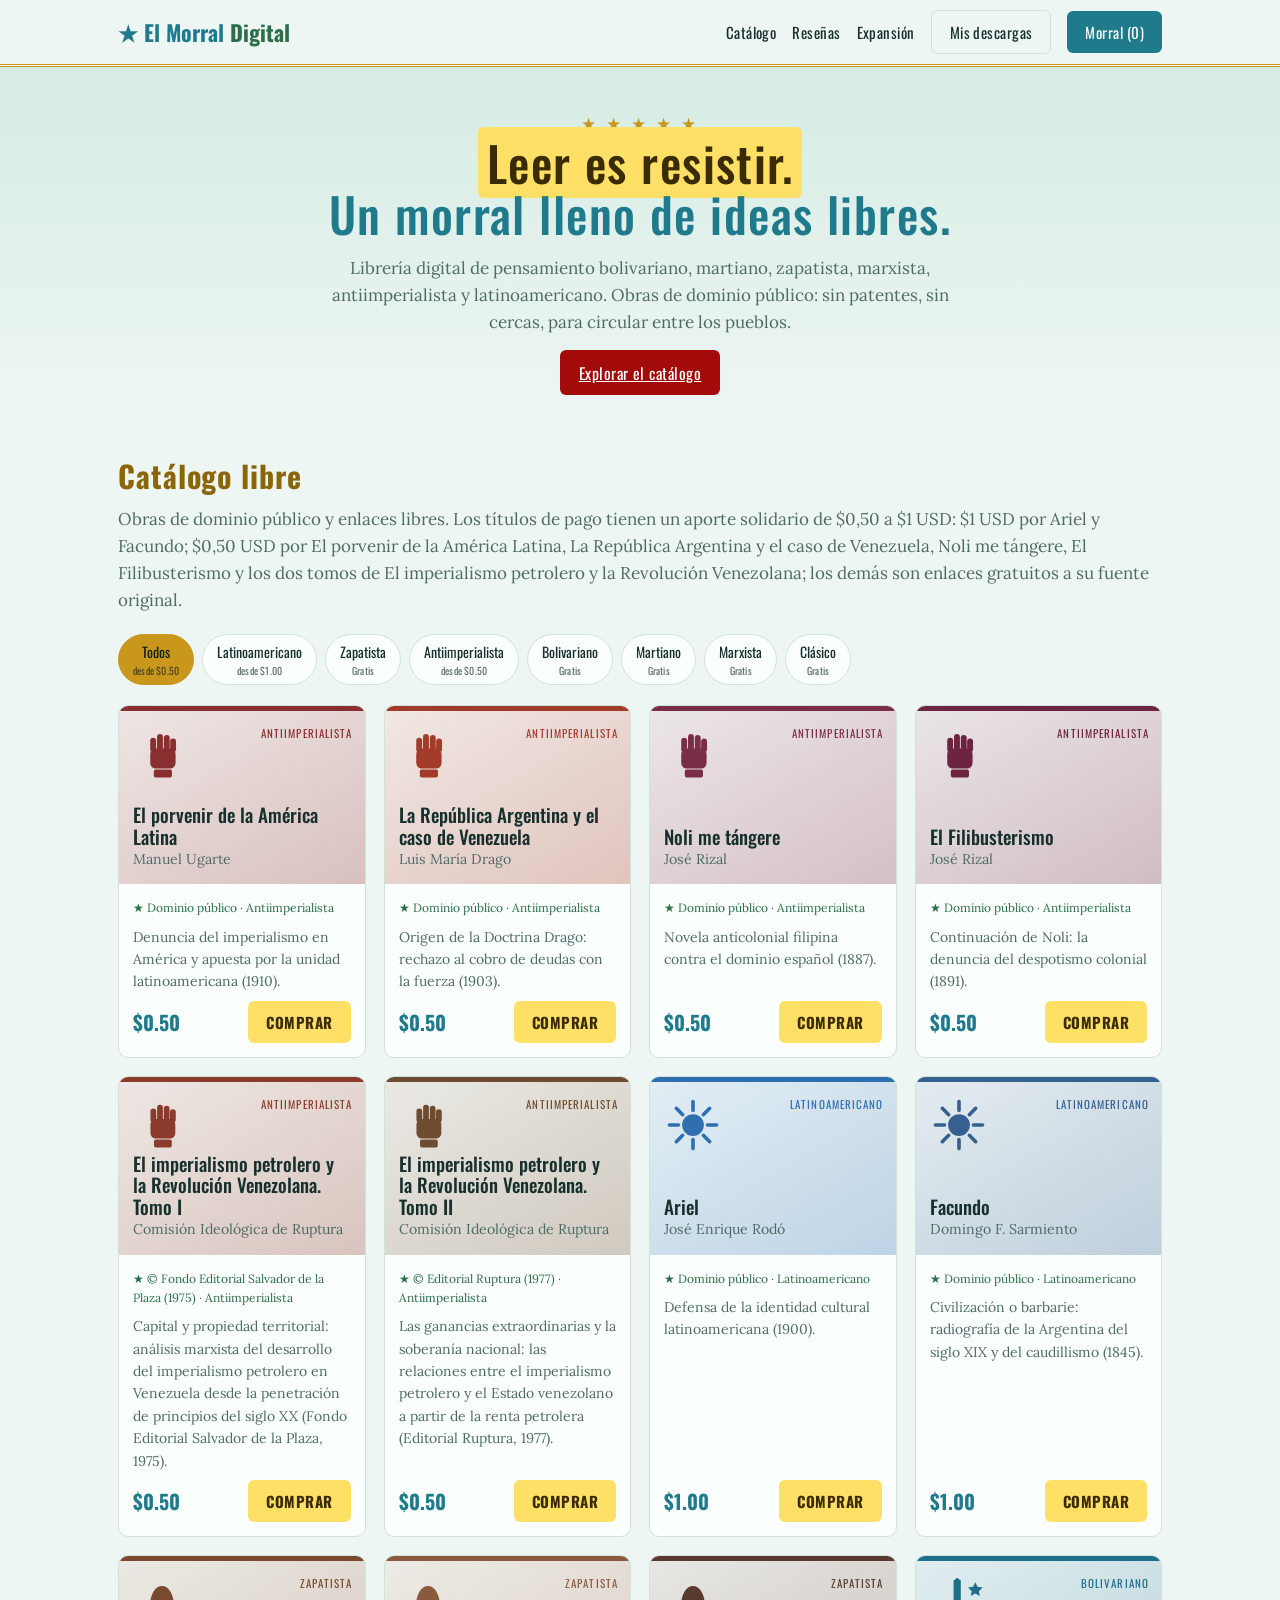
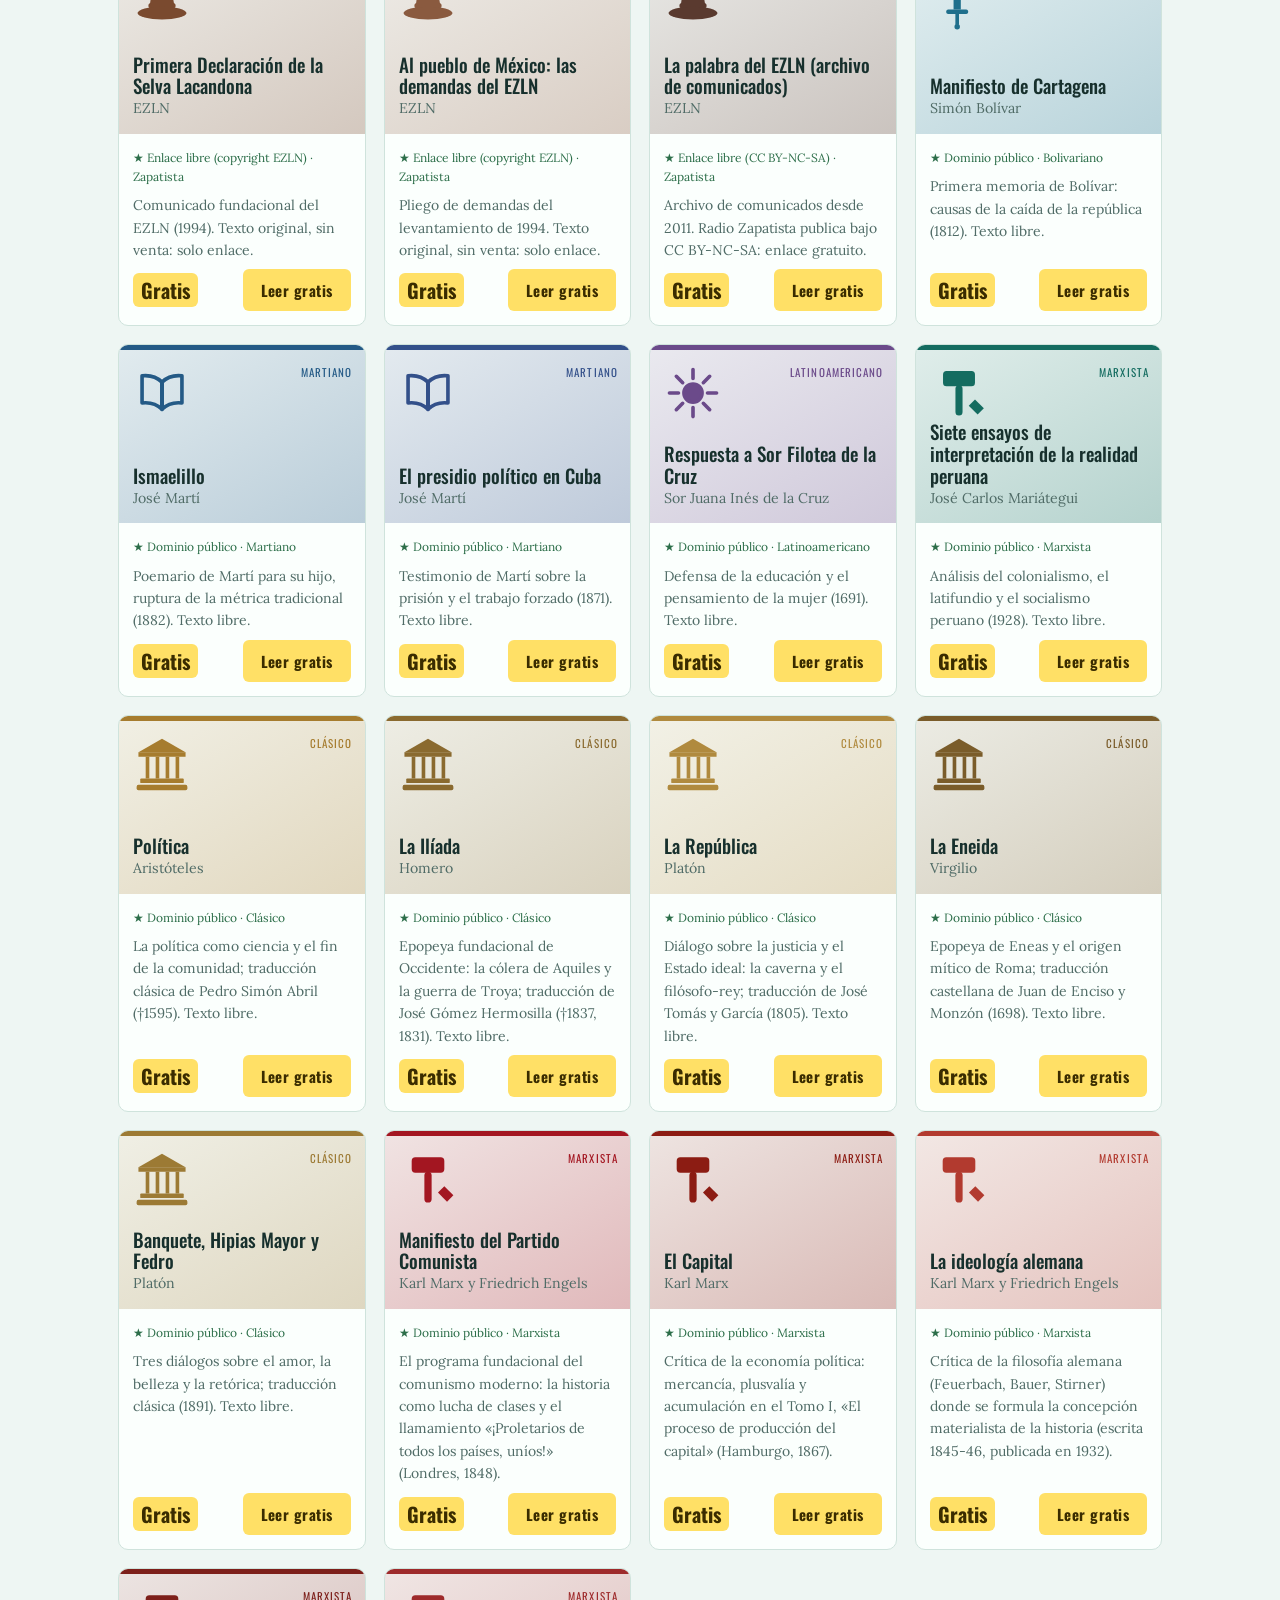
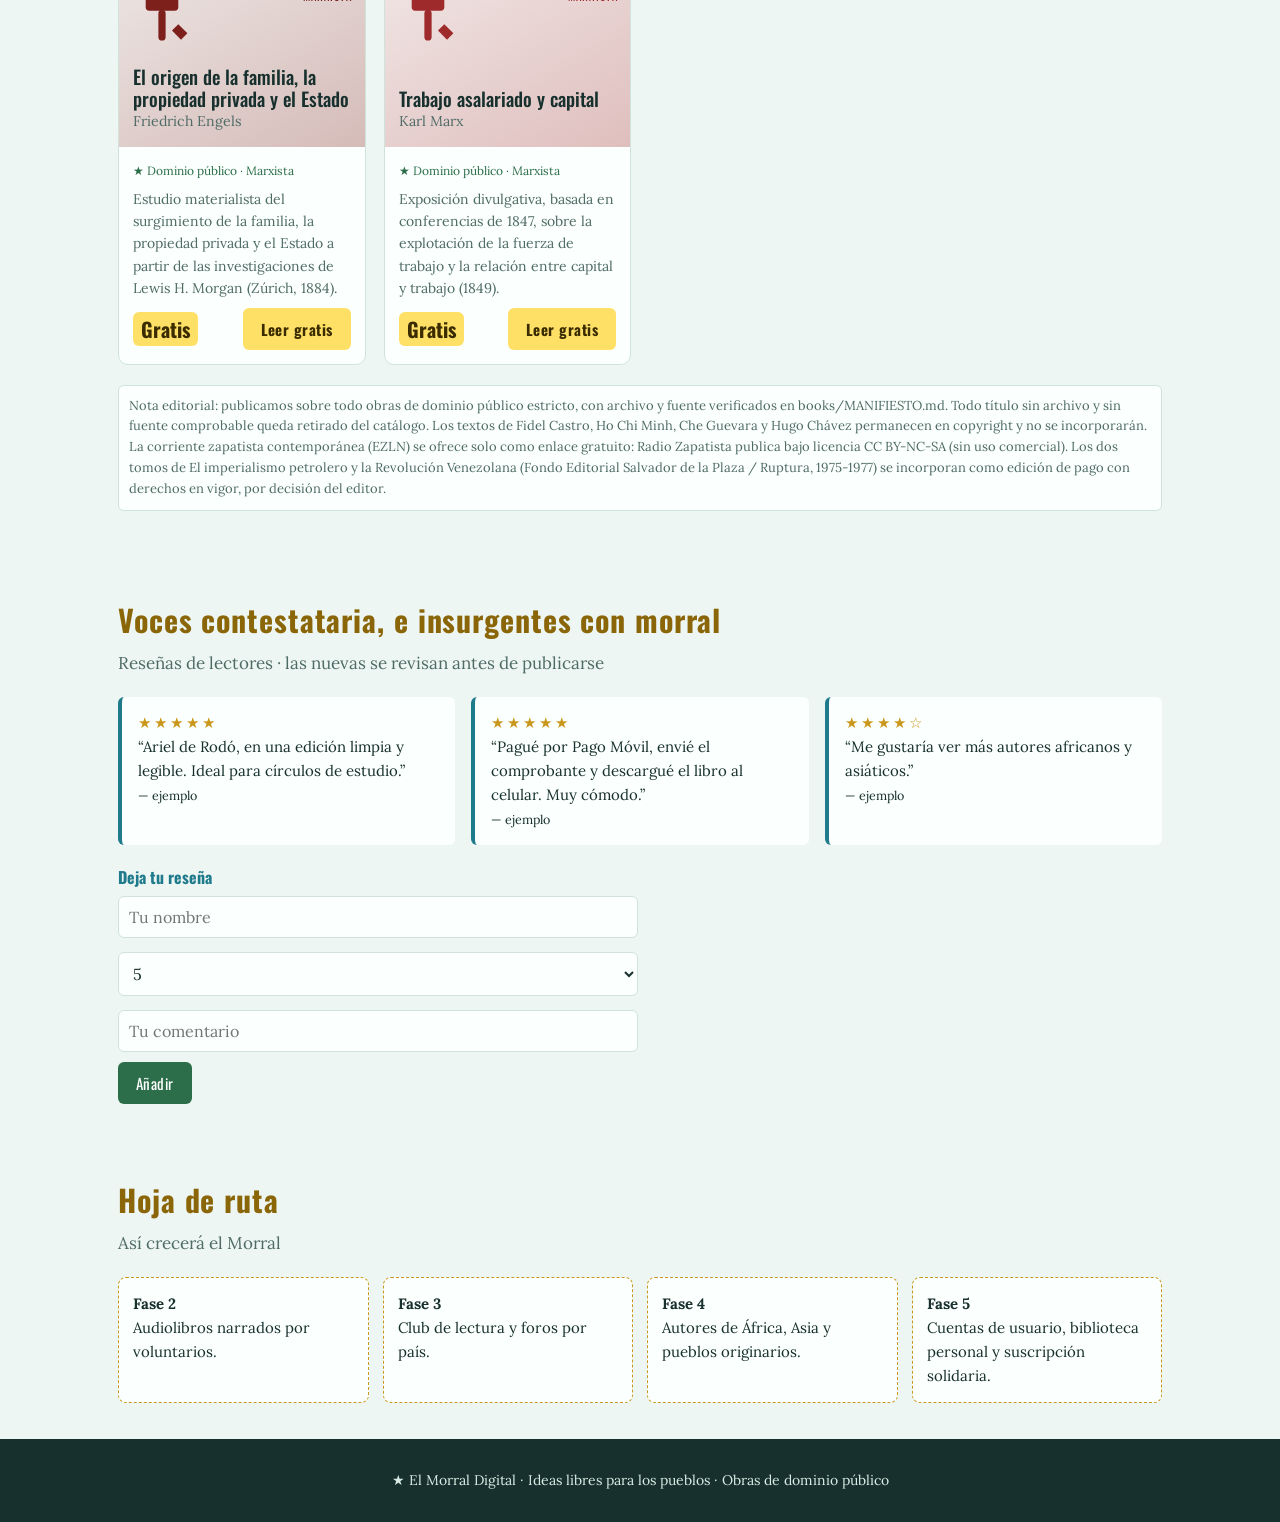
==== index.html @ 69a787d1 "pago: corregir mensaje WhatsApp al pulsar 'Ya pagué' para Pago Móvil/Cripto - done(): el botón 'Envi" ====
<!DOCTYPE html>
<html lang="es"><head><meta charset="utf-8">
<meta name="viewport" content="width=device-width, initial-scale=1, viewport-fit=cover">
<meta name="referrer" content="no-referrer">
<title>El Morral Digital — Libros libres para los pueblos</title>
<link href="https://fonts.googleapis.com/css2?family=Lora:wght@400;600&family=Oswald:wght@500;700&display=swap" rel="stylesheet" referrerpolicy="no-referrer">
<link rel="stylesheet" href="assets/css/styles.css?v=35"></head><body>
<header><div class="wrap"><a class="logo" href="#" id="brand">★ El Morral <span>Digital</span></a>
<nav><a id="nav-catalogo" href="#catalogo">Catálogo</a><a id="nav-resenas" href="#resenas">Reseñas</a><a id="nav-expansion" href="#expansion">Expansión</a>
<button class="btn ghost" onclick="openClaim()">Mis descargas</button>
<button class="btn" onclick="openCart()">Morral (<span id="cnt">0</span>)</button></nav></div></header>

<div class="hero"><div class="wrap">
<div class="stars">★ ★ ★ ★ ★</div>
<h1 id="hero-title">Leer es resistir.<br>Un morral lleno de ideas libres.</h1>
<p id="hero-intro">Librería digital de pensamiento bolivariano, martiano, zapatista, marxista, antiimperialista y latinoamericano. Obras de dominio público: sin patentes, sin cercas, para circular entre los pueblos.</p>
<a class="btn hero-cta" href="#catalogo">Explorar el catálogo</a></div></div>

<section id="catalogo"><div class="wrap">
<h2 id="cat-title">Catálogo libre</h2><p class="sub" id="cat-sub">Obras de dominio público y enlaces libres. Seis títulos se sostienen con un aporte solidario: $1,50 USD por Ariel y Facundo, y $1 USD por El porvenir de la América Latina, La República Argentina y el caso de Venezuela, Noli me tángere y El Filibusterismo; los demás son enlaces gratuitos a su fuente original.</p>
<div class="filters" id="filters"></div><div class="grid" id="grid"></div>
<p class="note" id="cat-note" style="margin-top:20px">Nota editorial: solo publicamos obras de dominio público estricto, con archivo y fuente verificados en <b>books/MANIFIESTO.md</b>. Todo título sin archivo y sin fuente comprobable queda retirado del catálogo. Los textos de Fidel Castro, Ho Chi Minh, Che Guevara y Hugo Chávez permanecen en copyright y no se incorporarán. La corriente zapatista contemporánea (EZLN) se ofrece solo como enlace gratuito: Radio Zapatista publica bajo licencia CC BY-NC-SA (sin uso comercial).</p>
</div></section>

<section id="resenas"><div class="wrap"><h2 id="rev-title">Voces contestataria, e insurgentes con morral</h2><p class="sub" id="rev-sub">Reseñas de lectores · las nuevas se revisan antes de publicarse</p>
<div class="rev">
<div class="q"><span class="stars">★★★★★</span><br>“Ariel de Rodó, en una edición limpia y legible. Ideal para círculos de estudio.” <br><small>— ejemplo</small></div>
<div class="q"><span class="stars">★★★★★</span><br>“Pagué por Pago Móvil, envié el comprobante y descargué el libro al celular. Muy cómodo.” <br><small>— ejemplo</small></div>
<div class="q"><span class="stars">★★★★☆</span><br>“Me gustaría ver más autores africanos y asiáticos.” <br><small>— ejemplo</small></div>
</div>
<form onsubmit="addRev(event)" style="margin-top:20px;max-width:520px"><b class="logo" style="font-size:16px">Deja tu reseña</b>
<input id="rn" placeholder="Tu nombre" required><select id="rs"><option>5</option><option>4</option><option>3</option><option>2</option><option>1</option></select>
<input id="rt" placeholder="Tu comentario" required><button class="btn alt">Añadir</button></form>
</div></section>

<section id="expansion"><div class="wrap"><h2 id="exp-title">Hoja de ruta</h2><p class="sub" id="exp-sub">Así crecerá el Morral</p>
<div class="road"><div><b>Fase 2</b><br>Audiolibros narrados por voluntarios.</div>
<div><b>Fase 3</b><br>Club de lectura y foros por país.</div>
<div><b>Fase 4</b><br>Autores de África, Asia y pueblos originarios.</div>
<div><b>Fase 5</b><br>Cuentas de usuario, biblioteca personal y suscripción solidaria.</div></div></div></section>

<footer><div class="wrap" id="foot">★ El Morral Digital · Ideas libres para los pueblos · Obras de dominio público</div></footer>

<div class="over" id="cart" onclick="if(event.target===this)closeAll()"><div class="panel">
<div class="row"><h2 id="morral-title">Tu morral</h2><button class="btn ghost" onclick="closeAll()">Cerrar</button></div>
<div id="items"></div><div class="row" style="margin:16px 0"><b>Total</b><span class="price" id="tot">$0.00</span></div>
<button class="btn alt" style="width:100%" onclick="checkout()">Ir a pagar</button></div></div>

<div class="over" id="pay" onclick="if(event.target===this)closeAll()"><div class="panel modal" id="pm"></div></div>

<script src="assets/js/config.js?v=35"></script>
<script src="assets/js/data.js?v=35"></script>
<script src="assets/js/app.js?v=35"></script></body></html>
---- assets/css/styles.css ----
:root{--bg:#eef6f3;--card:#fbfffd;--ink:#17302d;--mut:#4f6b66;--red:#1f7a8c;--gold:#c9971b;--oro:#8a6608;--green:#2c6e49;--pollo:#ffe066;--sangre:#a30b0b;--line:#cfe3dc;box-sizing:border-box;padding-top:env(safe-area-inset-top,0px);padding-bottom:env(safe-area-inset-bottom,0px)}
@media(prefers-color-scheme:dark){:root:not([data-theme="light"]){--bg:#0f1f1e;--card:#162b29;--ink:#e4f3ee;--mut:#9bbdb5;--red:#2a9bb0;--gold:#e9c14d;--oro:#f2d071;--green:#7fcf9f;--pollo:#ffe27a;--sangre:#c62b2b;--line:#264240}}
:root[data-theme="dark"]{--bg:#0f1f1e;--card:#162b29;--ink:#e4f3ee;--mut:#9bbdb5;--red:#2a9bb0;--gold:#e9c14d;--oro:#f2d071;--green:#7fcf9f;--pollo:#ffe27a;--sangre:#c62b2b;--line:#264240}
*{box-sizing:border-box}html{scroll-padding-top:env(safe-area-inset-top,0px);scroll-behavior:smooth}
body{margin:0;background:var(--bg);color:var(--ink);font:17px/1.6 Lora,Georgia,serif}
h1,h2,h3,.btn,nav a{font-family:Oswald,Impact,sans-serif;letter-spacing:.03em}
.wrap{max-width:1080px;margin:auto;padding:0 18px}
header{position:sticky;top:env(safe-area-inset-top,0px);background:var(--bg);border-bottom:3px double var(--gold);z-index:5}
header .wrap{display:flex;align-items:center;justify-content:space-between;gap:10px;padding-top:10px;padding-bottom:10px}
.logo{font:700 22px Oswald,sans-serif;color:var(--red);text-decoration:none}.logo span{color:var(--green)}
nav{display:flex;gap:16px;align-items:center;flex-wrap:wrap}nav a{color:var(--ink);text-decoration:none;font-size:15px}
.btn{background:var(--red);color:#fff;border:0;border-radius:6px;padding:10px 18px;font-size:15px;cursor:pointer}
.btn.alt{background:var(--green)}.btn.ghost{background:none;color:var(--ink);border:1px solid var(--line)}
.btn.comprar{background:var(--pollo);color:#3a2c00;font-weight:700}
.btn.gratis{background:var(--pollo);color:#3a2c00;font-weight:700}
.btn.hero-cta{background:var(--sangre);font-size:calc(15px*1.05);padding:calc(10px*1.05) calc(18px*1.05)}
.hero{padding:44px 0 28px;text-align:center;background:linear-gradient(180deg,rgba(63,174,138,.14),transparent)}
.hero h1{font-weight:500;font-size:clamp(28px,5.5vw,48px);margin:0;line-height:1.05;color:var(--red)}
.hero h1 .resaltado{background:var(--pollo);color:#3a2c00;padding:0 .18em;border-radius:.12em;-webkit-box-decoration-break:clone;box-decoration-break:clone}
.hero p{max-width:640px;margin:16px auto 24px;color:var(--mut)}
.stars{color:var(--gold);letter-spacing:3px}
section{padding:36px 0}h2{font-size:30px;margin:0 0 6px;color:var(--oro)}
.sub{color:var(--mut);margin:0 0 20px}
.filters{display:flex;gap:8px;flex-wrap:wrap;margin-bottom:20px}
.chip{border:1px solid var(--line);background:var(--card);color:var(--ink);padding:6px 14px;border-radius:99px;cursor:pointer;font:14px Oswald,sans-serif}
.chip.on{background:var(--gold);color:#0f1f1e;border-color:var(--gold)}
.chip small{display:block;font-size:10px;opacity:.7;margin-top:1px;letter-spacing:.2px}
.grid{display:grid;grid-template-columns:repeat(auto-fill,minmax(230px,1fr));gap:18px}
.book{background:var(--card);border:1px solid var(--line);border-radius:10px;overflow:hidden;display:flex;flex-direction:column}
.cover{height:178px;padding:14px;color:var(--ink);position:relative;overflow:hidden;display:flex;flex-direction:column;justify-content:flex-end;font-family:Oswald,sans-serif}
.cover b{font-size:19px;font-weight:500;line-height:1.15}.cover small{color:var(--mut);font-family:Lora,serif}.ic{width:58px;height:58px;color:var(--c);margin-bottom:auto}.cb{position:absolute;top:14px;right:12px;font:11px Oswald,sans-serif;letter-spacing:.1em;text-transform:uppercase;color:var(--c)}
.bb{padding:14px;display:flex;flex-direction:column;gap:8px;flex:1}.bb p{margin:0;font-size:14px;color:var(--mut);flex:1}
.row{display:flex;justify-content:space-between;align-items:center}.price{font:700 20px Oswald,sans-serif;color:var(--red)}
.price.gratis{background:var(--pollo);color:#3a2c00;padding:2px 8px;border-radius:6px}
.tag{font-size:12px;color:var(--green)}
.rev{display:grid;grid-template-columns:repeat(auto-fit,minmax(250px,1fr));gap:16px}
.q{background:var(--card);border-left:4px solid var(--red);padding:14px 16px;border-radius:6px;font-size:15px}
.road{display:grid;grid-template-columns:repeat(auto-fit,minmax(220px,1fr));gap:14px}
.road div{background:var(--card);border:1px dashed var(--gold);padding:14px;border-radius:8px;font-size:15px}
footer{background:#17302d;color:#d8ece5;padding:30px 0;font-size:14px;text-align:center}
.over{position:fixed;inset:0;background:rgba(0,0,0,.55);display:none;z-index:20;justify-content:flex-end}.over.show{display:flex}
.panel{background:var(--bg);width:min(440px,100%);height:100%;overflow:auto;padding:20px;padding-top:calc(20px + env(safe-area-inset-top,0px))}
.modal{margin:auto;width:min(480px,94%);height:auto;max-height:92%;border-radius:12px}
.item{display:flex;justify-content:space-between;gap:8px;padding:8px 0;border-bottom:1px solid var(--line);font-size:15px}
input,select{width:100%;padding:10px;margin:4px 0 10px;border:1px solid var(--line);border-radius:6px;background:var(--card);color:var(--ink);font:16px Lora,serif}
.tabs{display:flex;gap:6px;flex-wrap:wrap;margin-bottom:12px}
.note{font-size:13px;color:var(--mut);background:var(--card);padding:10px;border-radius:6px;border:1px solid var(--line)}
.pm-data{display:flex;flex-direction:column;gap:6px;margin:10px 0}
.pm-row{display:flex;align-items:center;gap:8px;background:var(--card);border:1px solid var(--line);border-radius:6px;padding:8px 10px;font-size:15px}
.pm-row span{color:var(--mut);flex:0 0 82px}
.pm-row b{flex:1;word-break:break-word}
.btn.cpy{padding:4px 10px;font-size:12px;line-height:1}
.btn.wa{background:#25d366;color:#08301a;font-weight:700;margin-top:10px}
.pm-qr{display:block;margin:10px auto;max-width:190px;width:100%;border-radius:8px;border:1px solid var(--line);background:#fff;padding:8px}
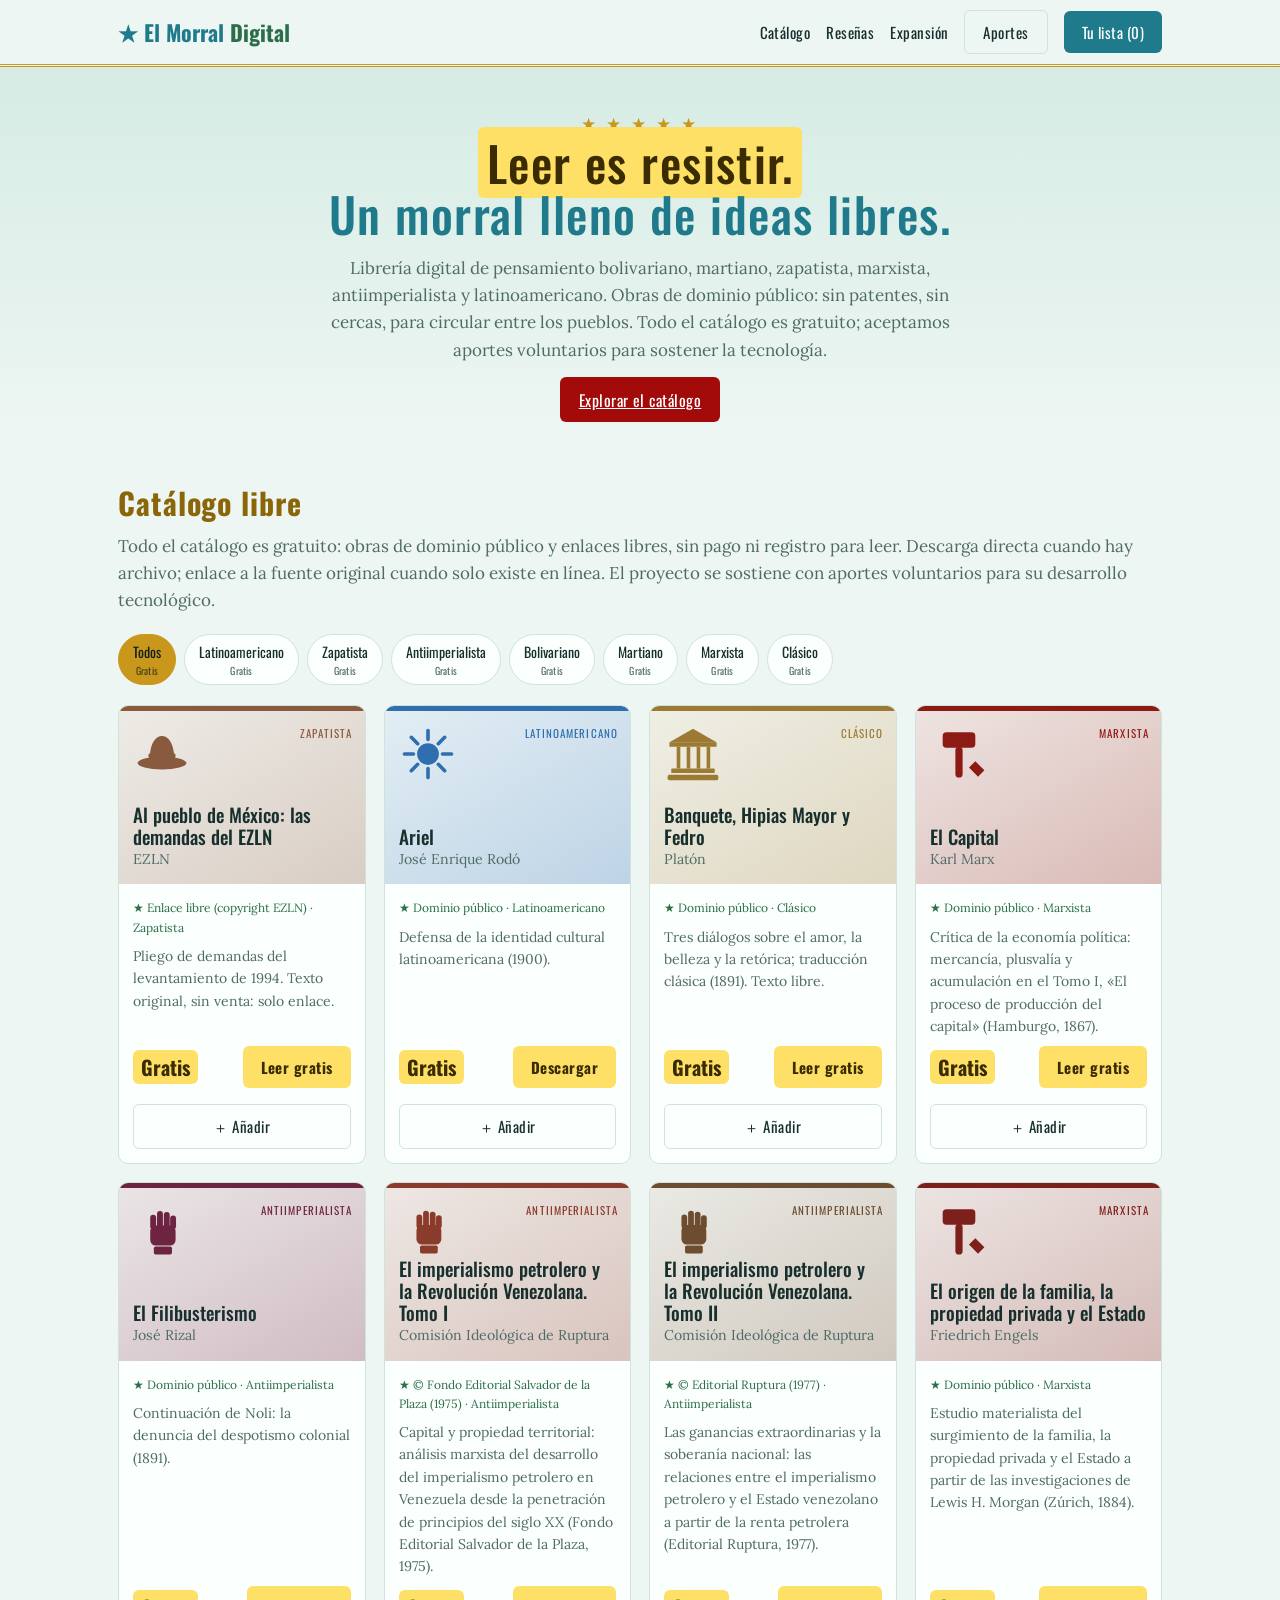
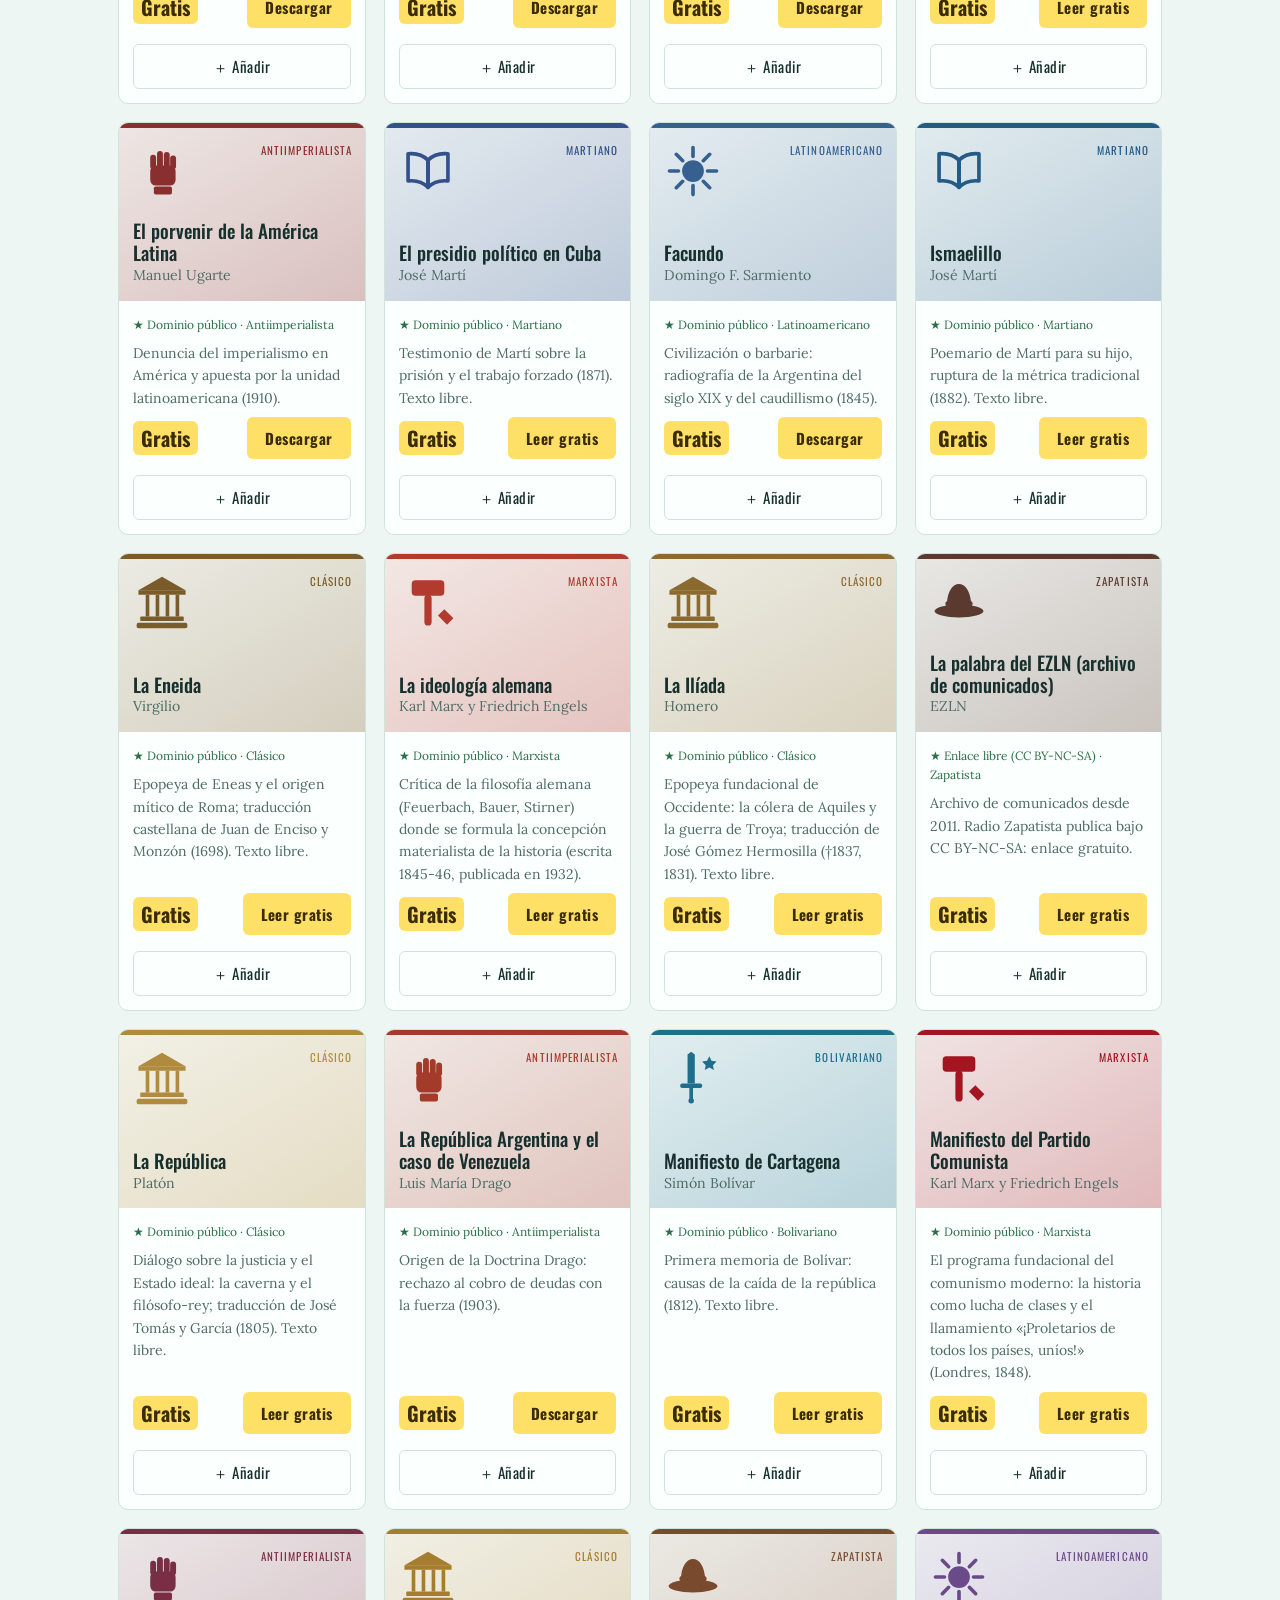
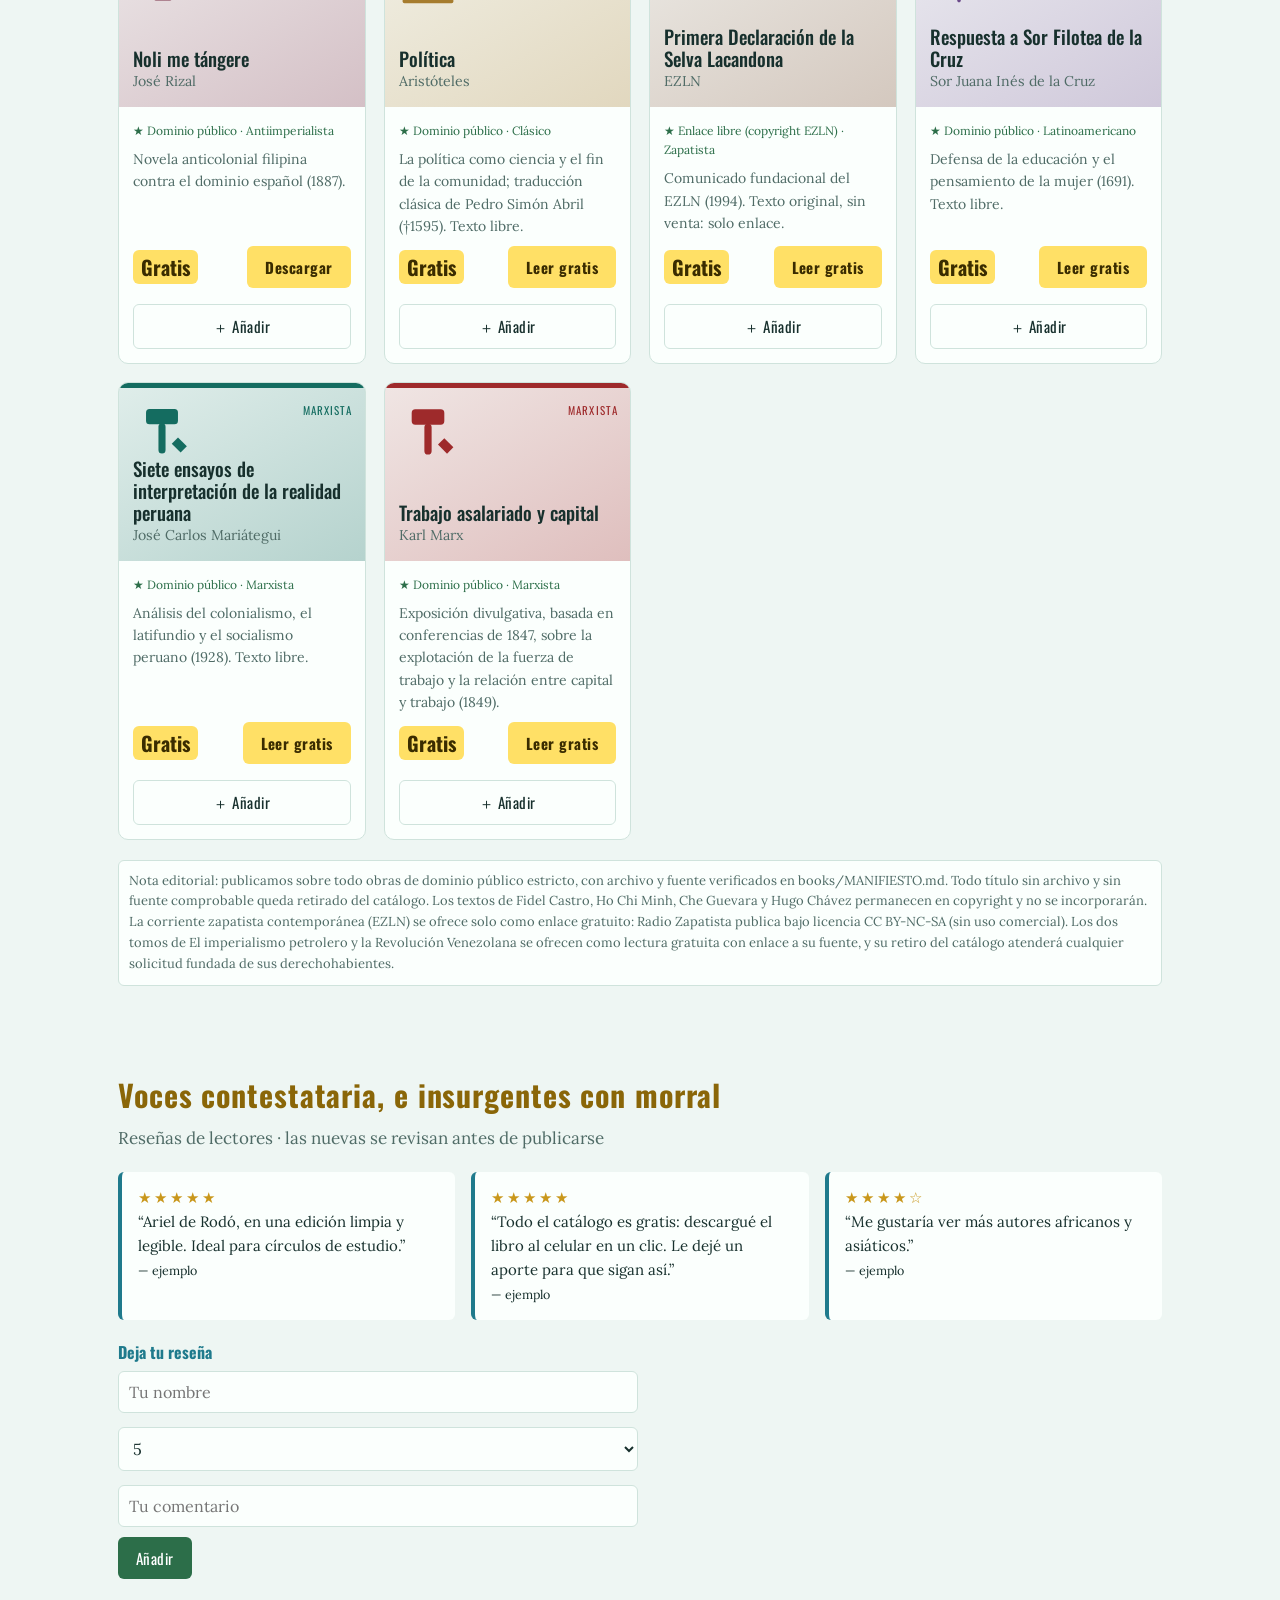
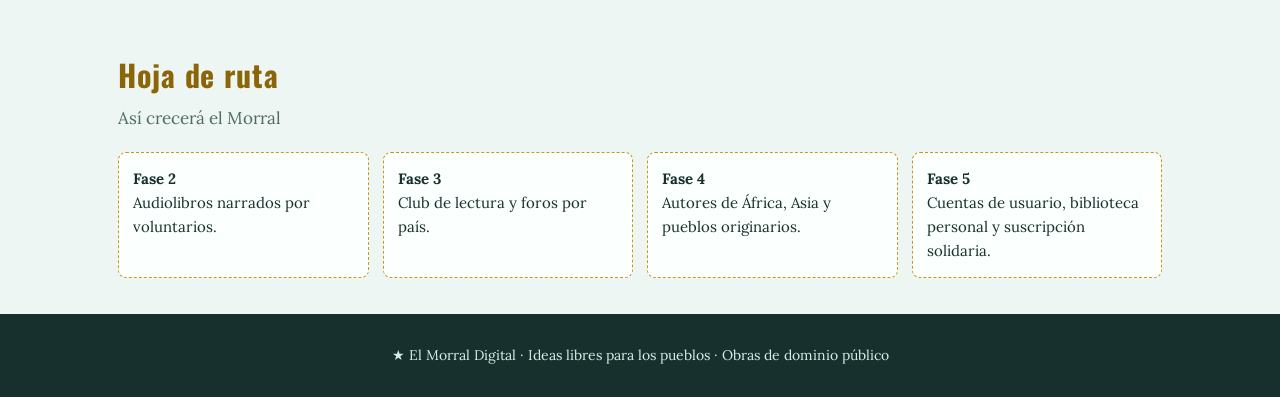
==== commit acbad341: "catalogo: todo gratuito (dominio público) y solo aportes voluntarios - data.js: los 26 títulos con p" ====
--- a/index.html
+++ b/index.html
@@ -3,12 +3,14 @@
 <meta name="viewport" content="width=device-width, initial-scale=1, viewport-fit=cover">
 <meta name="referrer" content="no-referrer">
 <title>El Morral Digital — Libros libres para los pueblos</title>
+<link rel="preconnect" href="https://fonts.googleapis.com">
+<link rel="preconnect" href="https://fonts.gstatic.com" crossorigin>
 <link href="https://fonts.googleapis.com/css2?family=Lora:wght@400;600&family=Oswald:wght@500;700&display=swap" rel="stylesheet" referrerpolicy="no-referrer">
-<link rel="stylesheet" href="assets/css/styles.css?v=35"></head><body>
+<link rel="stylesheet" href="assets/css/styles.css?v=37"></head><body>
 <header><div class="wrap"><a class="logo" href="#" id="brand">★ El Morral <span>Digital</span></a>
 <nav><a id="nav-catalogo" href="#catalogo">Catálogo</a><a id="nav-resenas" href="#resenas">Reseñas</a><a id="nav-expansion" href="#expansion">Expansión</a>
-<button class="btn ghost" onclick="openClaim()">Mis descargas</button>
-<button class="btn" onclick="openCart()">Morral (<span id="cnt">0</span>)</button></nav></div></header>
+<button class="btn ghost" onclick="openAportes()">Aportes</button>
+<button class="btn" onclick="openCart()">Tu lista (<span id="cnt">0</span>)</button></nav></div></header>
 
 <div class="hero"><div class="wrap">
 <div class="stars">★ ★ ★ ★ ★</div>
@@ -17,7 +19,7 @@
 <a class="btn hero-cta" href="#catalogo">Explorar el catálogo</a></div></div>
 
 <section id="catalogo"><div class="wrap">
-<h2 id="cat-title">Catálogo libre</h2><p class="sub" id="cat-sub">Obras de dominio público y enlaces libres. Seis títulos se sostienen con un aporte solidario: $1,50 USD por Ariel y Facundo, y $1 USD por El porvenir de la América Latina, La República Argentina y el caso de Venezuela, Noli me tángere y El Filibusterismo; los demás son enlaces gratuitos a su fuente original.</p>
+<h2 id="cat-title">Catálogo libre</h2><p class="sub" id="cat-sub">Todo el catálogo es gratuito: obras de dominio público y enlaces libres, sin pago ni registro para leer. Descarga directa cuando hay archivo; enlace a la fuente original cuando solo existe en línea.</p>
 <div class="filters" id="filters"></div><div class="grid" id="grid"></div>
 <p class="note" id="cat-note" style="margin-top:20px">Nota editorial: solo publicamos obras de dominio público estricto, con archivo y fuente verificados en <b>books/MANIFIESTO.md</b>. Todo título sin archivo y sin fuente comprobable queda retirado del catálogo. Los textos de Fidel Castro, Ho Chi Minh, Che Guevara y Hugo Chávez permanecen en copyright y no se incorporarán. La corriente zapatista contemporánea (EZLN) se ofrece solo como enlace gratuito: Radio Zapatista publica bajo licencia CC BY-NC-SA (sin uso comercial).</p>
 </div></section>
@@ -25,7 +27,7 @@
 <section id="resenas"><div class="wrap"><h2 id="rev-title">Voces contestataria, e insurgentes con morral</h2><p class="sub" id="rev-sub">Reseñas de lectores · las nuevas se revisan antes de publicarse</p>
 <div class="rev">
 <div class="q"><span class="stars">★★★★★</span><br>“Ariel de Rodó, en una edición limpia y legible. Ideal para círculos de estudio.” <br><small>— ejemplo</small></div>
-<div class="q"><span class="stars">★★★★★</span><br>“Pagué por Pago Móvil, envié el comprobante y descargué el libro al celular. Muy cómodo.” <br><small>— ejemplo</small></div>
+<div class="q"><span class="stars">★★★★★</span><br>“Todo el catálogo es gratis: descargué el libro al celular en un clic. Le dejé un aporte para que sigan así.” <br><small>— ejemplo</small></div>
 <div class="q"><span class="stars">★★★★☆</span><br>“Me gustaría ver más autores africanos y asiáticos.” <br><small>— ejemplo</small></div>
 </div>
 <form onsubmit="addRev(event)" style="margin-top:20px;max-width:520px"><b class="logo" style="font-size:16px">Deja tu reseña</b>
@@ -42,12 +44,13 @@
 <footer><div class="wrap" id="foot">★ El Morral Digital · Ideas libres para los pueblos · Obras de dominio público</div></footer>
 
 <div class="over" id="cart" onclick="if(event.target===this)closeAll()"><div class="panel">
-<div class="row"><h2 id="morral-title">Tu morral</h2><button class="btn ghost" onclick="closeAll()">Cerrar</button></div>
-<div id="items"></div><div class="row" style="margin:16px 0"><b>Total</b><span class="price" id="tot">$0.00</span></div>
-<button class="btn alt" style="width:100%" onclick="checkout()">Ir a pagar</button></div></div>
+<div class="row"><h2 id="morral-title">Tu lista de descargas</h2><button class="btn ghost" onclick="closeAll()">Cerrar</button></div>
+<div id="items"></div>
+<button class="btn alt" style="width:100%" onclick="openAportes()">Hacer un aporte</button>
+<button class="btn ghost" style="width:100%;margin-top:8px" onclick="closeAll()">Seguir leyendo</button></div></div>
 
 <div class="over" id="pay" onclick="if(event.target===this)closeAll()"><div class="panel modal" id="pm"></div></div>
 
-<script src="assets/js/config.js?v=35"></script>
-<script src="assets/js/data.js?v=35"></script>
-<script src="assets/js/app.js?v=35"></script></body></html>
+<script src="assets/js/config.js?v=37"></script>
+<script src="assets/js/data.js?v=37"></script>
+<script src="assets/js/app.js?v=37"></script></body></html>
--- a/assets/css/styles.css
+++ b/assets/css/styles.css
@@ -1,7 +1,7 @@
-:root{--bg:#eef6f3;--card:#fbfffd;--ink:#17302d;--mut:#4f6b66;--red:#1f7a8c;--gold:#c9971b;--oro:#8a6608;--green:#2c6e49;--pollo:#ffe066;--sangre:#a30b0b;--line:#cfe3dc;box-sizing:border-box;padding-top:env(safe-area-inset-top,0px);padding-bottom:env(safe-area-inset-bottom,0px)}
-@media(prefers-color-scheme:dark){:root:not([data-theme="light"]){--bg:#0f1f1e;--card:#162b29;--ink:#e4f3ee;--mut:#9bbdb5;--red:#2a9bb0;--gold:#e9c14d;--oro:#f2d071;--green:#7fcf9f;--pollo:#ffe27a;--sangre:#c62b2b;--line:#264240}}
-:root[data-theme="dark"]{--bg:#0f1f1e;--card:#162b29;--ink:#e4f3ee;--mut:#9bbdb5;--red:#2a9bb0;--gold:#e9c14d;--oro:#f2d071;--green:#7fcf9f;--pollo:#ffe27a;--sangre:#c62b2b;--line:#264240}
-*{box-sizing:border-box}html{scroll-padding-top:env(safe-area-inset-top,0px);scroll-behavior:smooth}
+:root{--bg:#eef6f3;--card:#fbfffd;--ink:#17302d;--mut:#4f6b66;--red:#1f7a8c;--gold:#c9971b;--oro:#8a6608;--green:#2c6e49;--pollo:#ffe066;--sangre:#a30b0b;--line:#cfe3dc;box-sizing:border-box;padding-top:env(safe-area-inset-top,0px);padding-bottom:env(safe-area-inset-bottom,0px);color-scheme:light}
+@media(prefers-color-scheme:dark){:root:not([data-theme="light"]){--bg:#0f1f1e;--card:#162b29;--ink:#e4f3ee;--mut:#9bbdb5;--red:#2a9bb0;--gold:#e9c14d;--oro:#f2d071;--green:#7fcf9f;--pollo:#ffe27a;--sangre:#c62b2b;--line:#264240;color-scheme:dark}}
+:root[data-theme="dark"]{--bg:#0f1f1e;--card:#162b29;--ink:#e4f3ee;--mut:#9bbdb5;--red:#2a9bb0;--gold:#e9c14d;--oro:#f2d071;--green:#7fcf9f;--pollo:#ffe27a;--sangre:#c62b2b;--line:#264240;color-scheme:dark}
+*{box-sizing:border-box}html{scroll-padding-top:env(safe-area-inset-top,0px);scroll-behavior:smooth;touch-action:manipulation;-webkit-tap-highlight-color:rgba(31,122,140,.15)}
 body{margin:0;background:var(--bg);color:var(--ink);font:17px/1.6 Lora,Georgia,serif}
 h1,h2,h3,.btn,nav a{font-family:Oswald,Impact,sans-serif;letter-spacing:.03em}
 .wrap{max-width:1080px;margin:auto;padding:0 18px}
@@ -9,7 +9,11 @@
 header .wrap{display:flex;align-items:center;justify-content:space-between;gap:10px;padding-top:10px;padding-bottom:10px}
 .logo{font:700 22px Oswald,sans-serif;color:var(--red);text-decoration:none}.logo span{color:var(--green)}
 nav{display:flex;gap:16px;align-items:center;flex-wrap:wrap}nav a{color:var(--ink);text-decoration:none;font-size:15px}
-.btn{background:var(--red);color:#fff;border:0;border-radius:6px;padding:10px 18px;font-size:15px;cursor:pointer}
+.btn{background:var(--red);color:#fff;border:0;border-radius:6px;padding:10px 18px;font-size:15px;cursor:pointer;transition:background .15s,transform .1s}
+.btn:hover{filter:brightness(1.08)}
+.btn:active{transform:scale(.97)}
+.btn:focus-visible,.chip:focus-visible,nav a:focus-visible,a:focus-visible,input:focus-visible,select:focus-visible{outline:2px solid var(--gold);outline-offset:2px}
+@media(prefers-reduced-motion:reduce){html{scroll-behavior:auto}*{transition:none!important;animation:none!important}}
 .btn.alt{background:var(--green)}.btn.ghost{background:none;color:var(--ink);border:1px solid var(--line)}
 .btn.comprar{background:var(--pollo);color:#3a2c00;font-weight:700}
 .btn.gratis{background:var(--pollo);color:#3a2c00;font-weight:700}
@@ -38,10 +42,12 @@
 .road{display:grid;grid-template-columns:repeat(auto-fit,minmax(220px,1fr));gap:14px}
 .road div{background:var(--card);border:1px dashed var(--gold);padding:14px;border-radius:8px;font-size:15px}
 footer{background:#17302d;color:#d8ece5;padding:30px 0;font-size:14px;text-align:center}
-.over{position:fixed;inset:0;background:rgba(0,0,0,.55);display:none;z-index:20;justify-content:flex-end}.over.show{display:flex}
+.over{position:fixed;inset:0;background:rgba(0,0,0,.55);display:none;z-index:20;justify-content:flex-end;overscroll-behavior:contain}
+@media (pointer:fine){.over{overscroll-behavior:contain}}
 .panel{background:var(--bg);width:min(440px,100%);height:100%;overflow:auto;padding:20px;padding-top:calc(20px + env(safe-area-inset-top,0px))}
 .modal{margin:auto;width:min(480px,94%);height:auto;max-height:92%;border-radius:12px}
-.item{display:flex;justify-content:space-between;gap:8px;padding:8px 0;border-bottom:1px solid var(--line);font-size:15px}
+.item{display:flex;justify-content:space-between;gap:8px;padding:8px 0;border-bottom:1px solid var(--line);font-size:15px;min-width:0}
+.item span:first-child{min-width:0;word-break:break-word}
 input,select{width:100%;padding:10px;margin:4px 0 10px;border:1px solid var(--line);border-radius:6px;background:var(--card);color:var(--ink);font:16px Lora,serif}
 .tabs{display:flex;gap:6px;flex-wrap:wrap;margin-bottom:12px}
 .note{font-size:13px;color:var(--mut);background:var(--card);padding:10px;border-radius:6px;border:1px solid var(--line)}
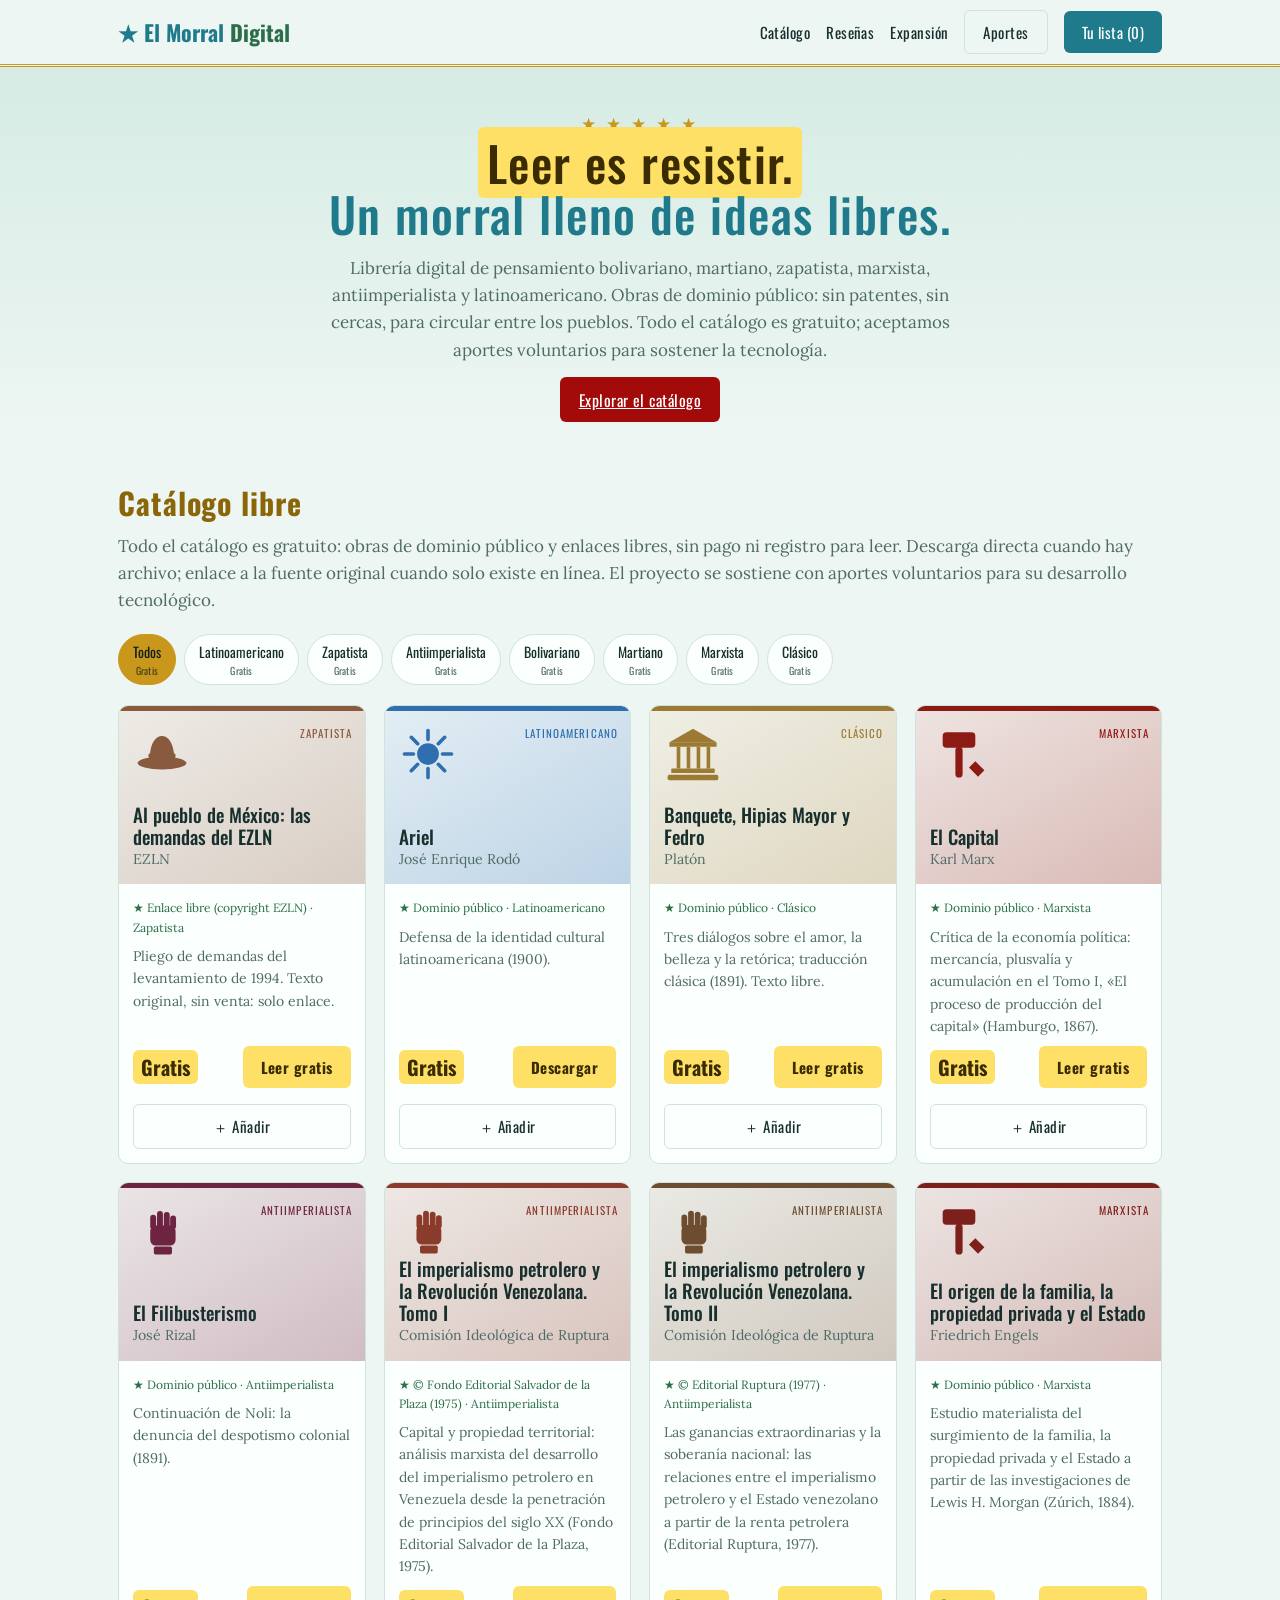
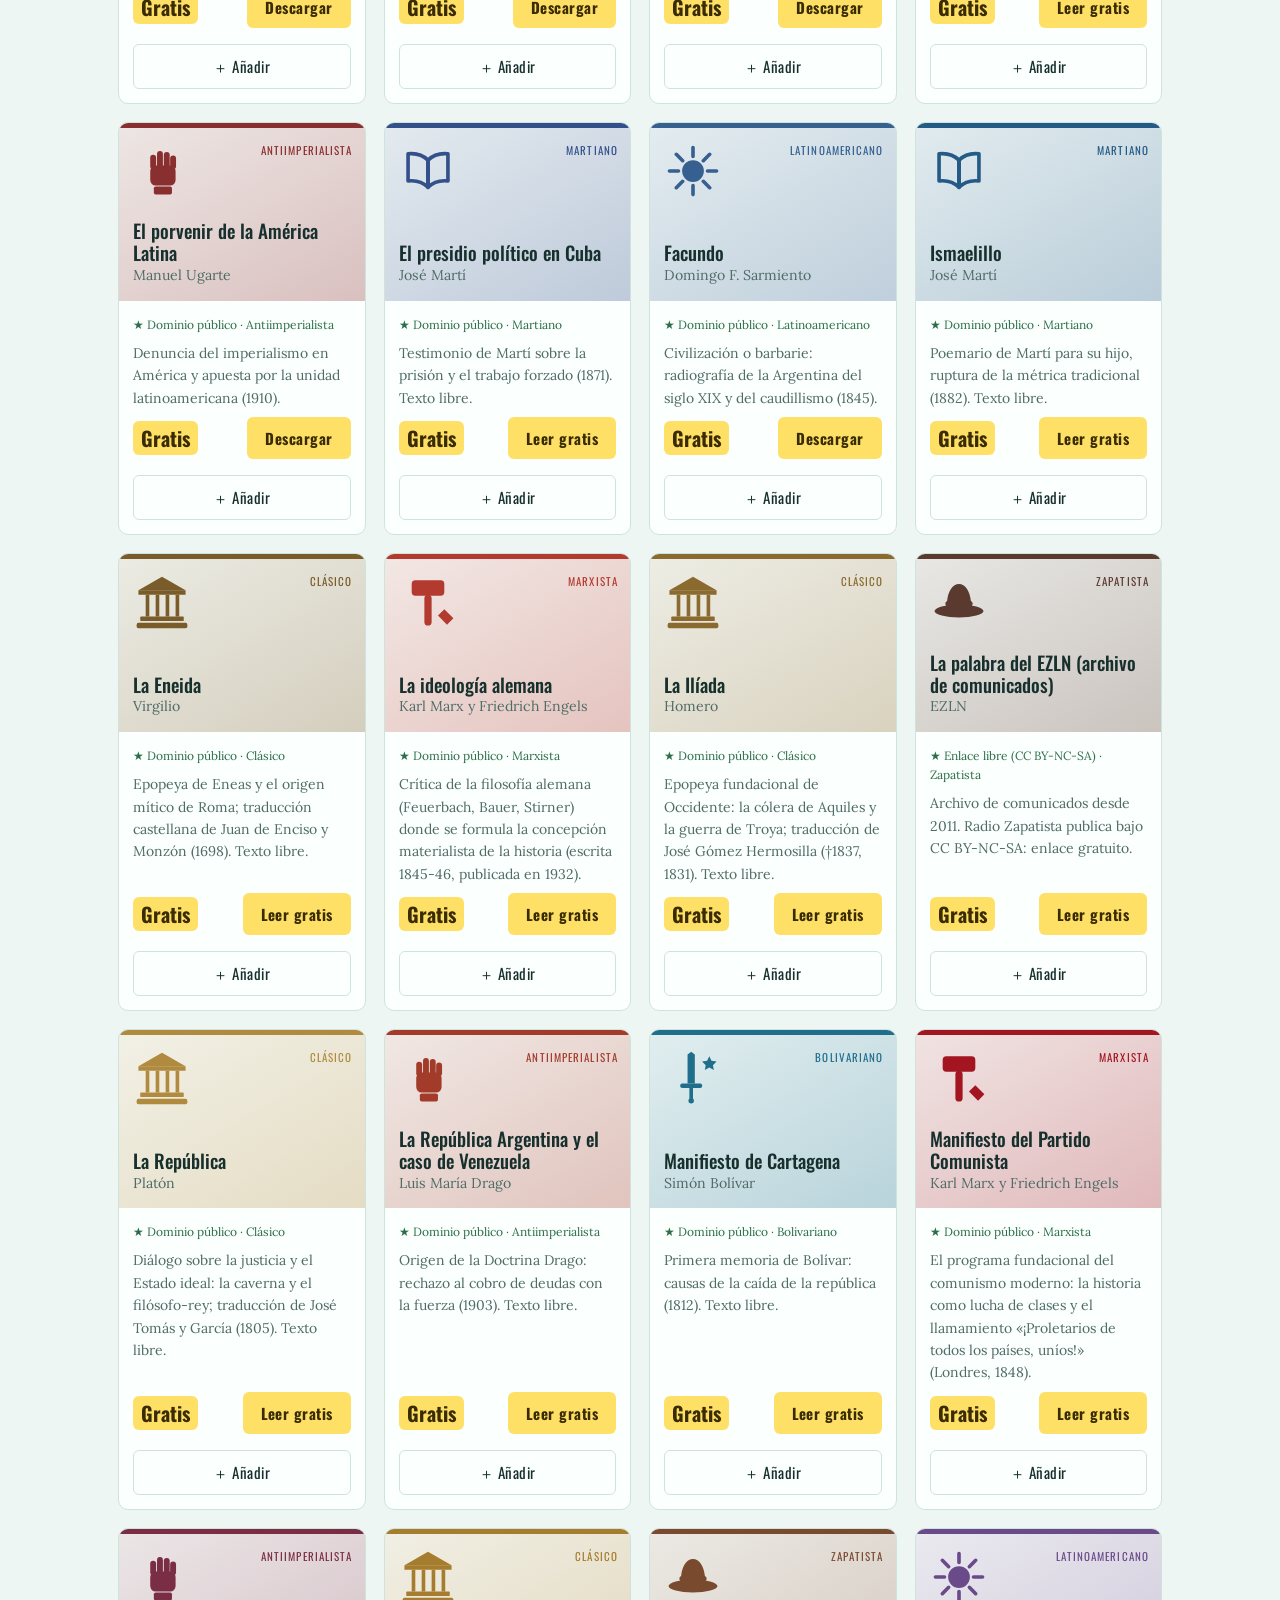
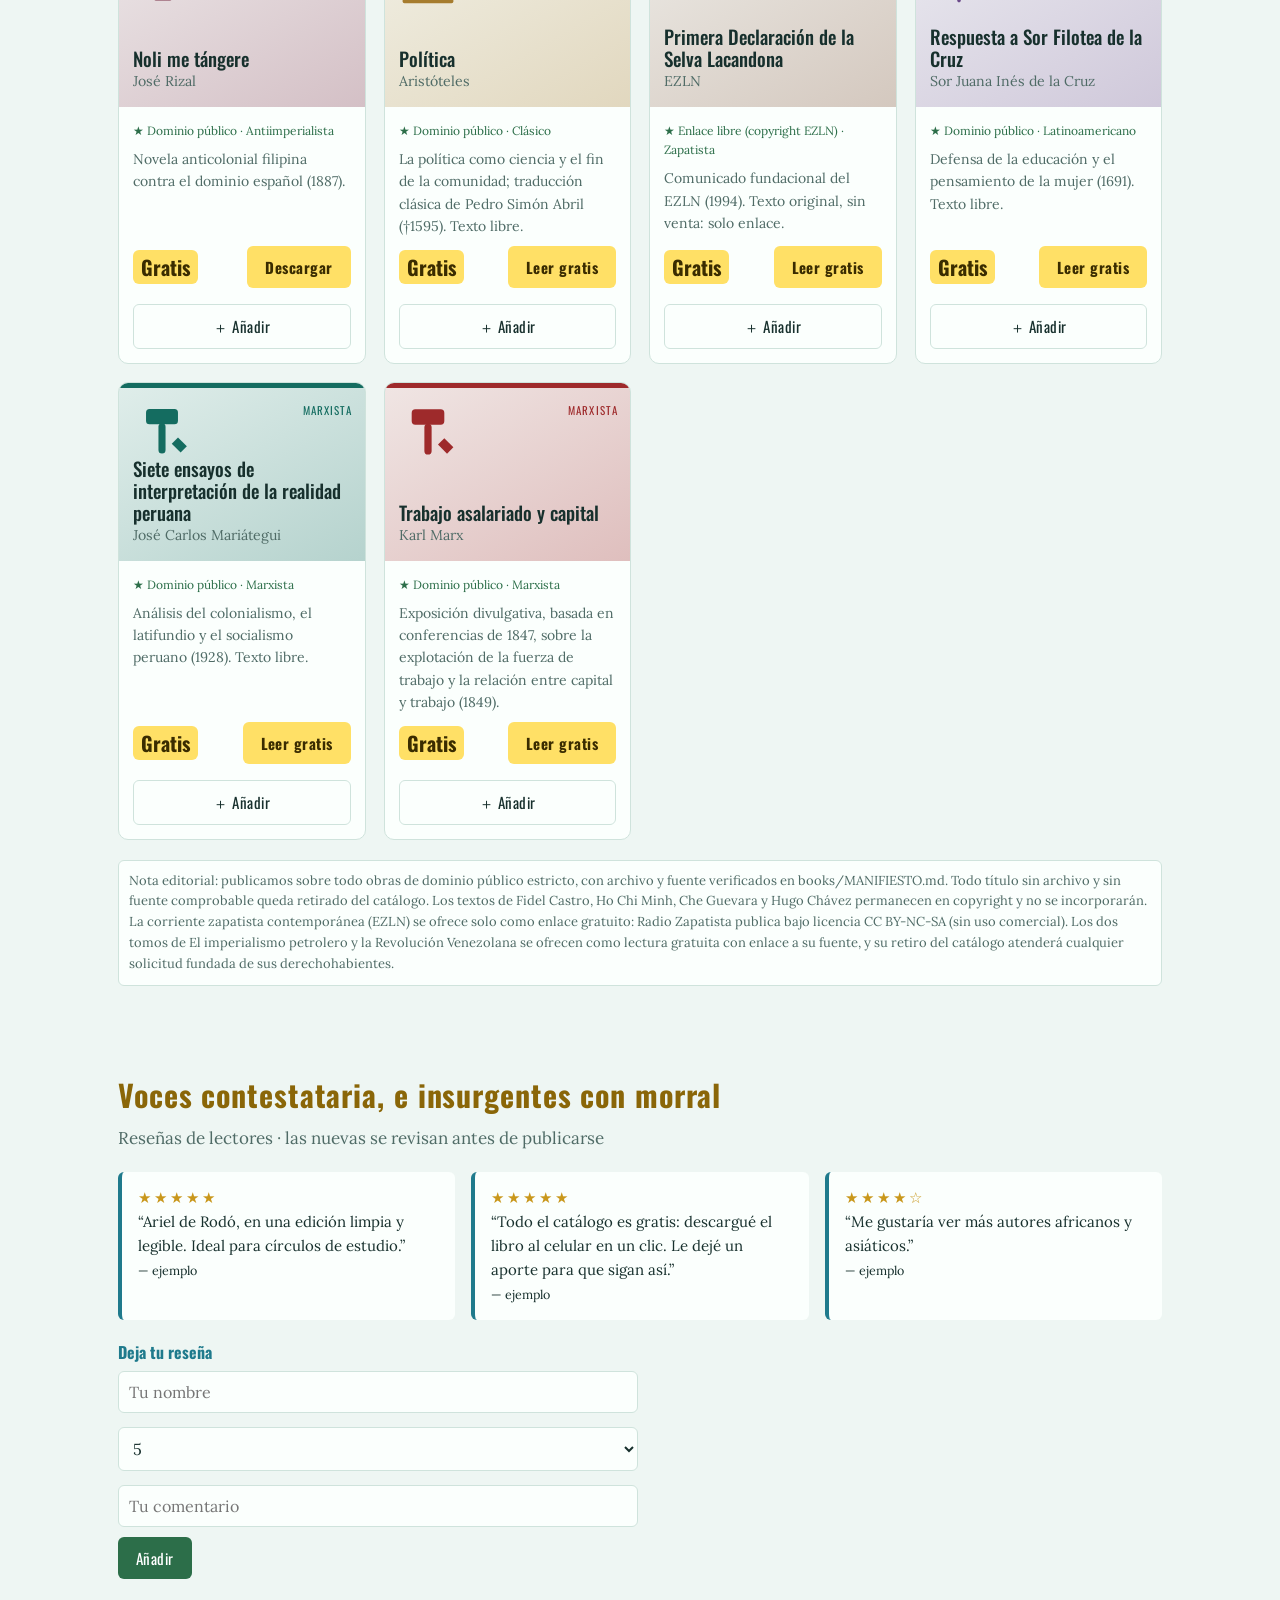
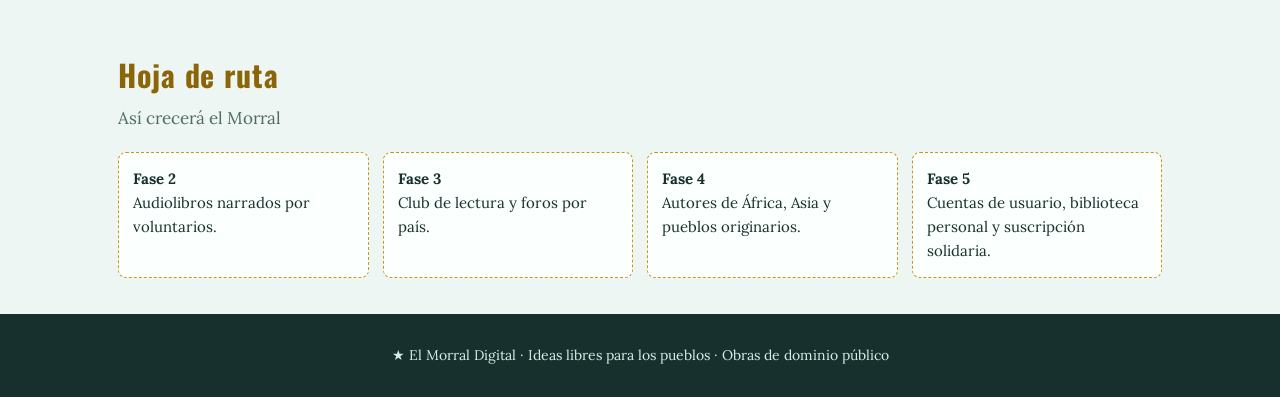
==== commit 36546b74: "libros: subir 7/8 al bucket y dejar Drago solo como enlace - Subidos a Supabase Storage (bucket priv" ====
--- a/index.html
+++ b/index.html
@@ -6,7 +6,7 @@
 <link rel="preconnect" href="https://fonts.googleapis.com">
 <link rel="preconnect" href="https://fonts.gstatic.com" crossorigin>
 <link href="https://fonts.googleapis.com/css2?family=Lora:wght@400;600&family=Oswald:wght@500;700&display=swap" rel="stylesheet" referrerpolicy="no-referrer">
-<link rel="stylesheet" href="assets/css/styles.css?v=37"></head><body>
+<link rel="stylesheet" href="assets/css/styles.css?v=38"></head><body>
 <header><div class="wrap"><a class="logo" href="#" id="brand">★ El Morral <span>Digital</span></a>
 <nav><a id="nav-catalogo" href="#catalogo">Catálogo</a><a id="nav-resenas" href="#resenas">Reseñas</a><a id="nav-expansion" href="#expansion">Expansión</a>
 <button class="btn ghost" onclick="openAportes()">Aportes</button>
@@ -51,6 +51,6 @@
 
 <div class="over" id="pay" onclick="if(event.target===this)closeAll()"><div class="panel modal" id="pm"></div></div>
 
-<script src="assets/js/config.js?v=37"></script>
-<script src="assets/js/data.js?v=37"></script>
-<script src="assets/js/app.js?v=37"></script></body></html>
+<script src="assets/js/config.js?v=38"></script>
+<script src="assets/js/data.js?v=38"></script>
+<script src="assets/js/app.js?v=38"></script></body></html>
